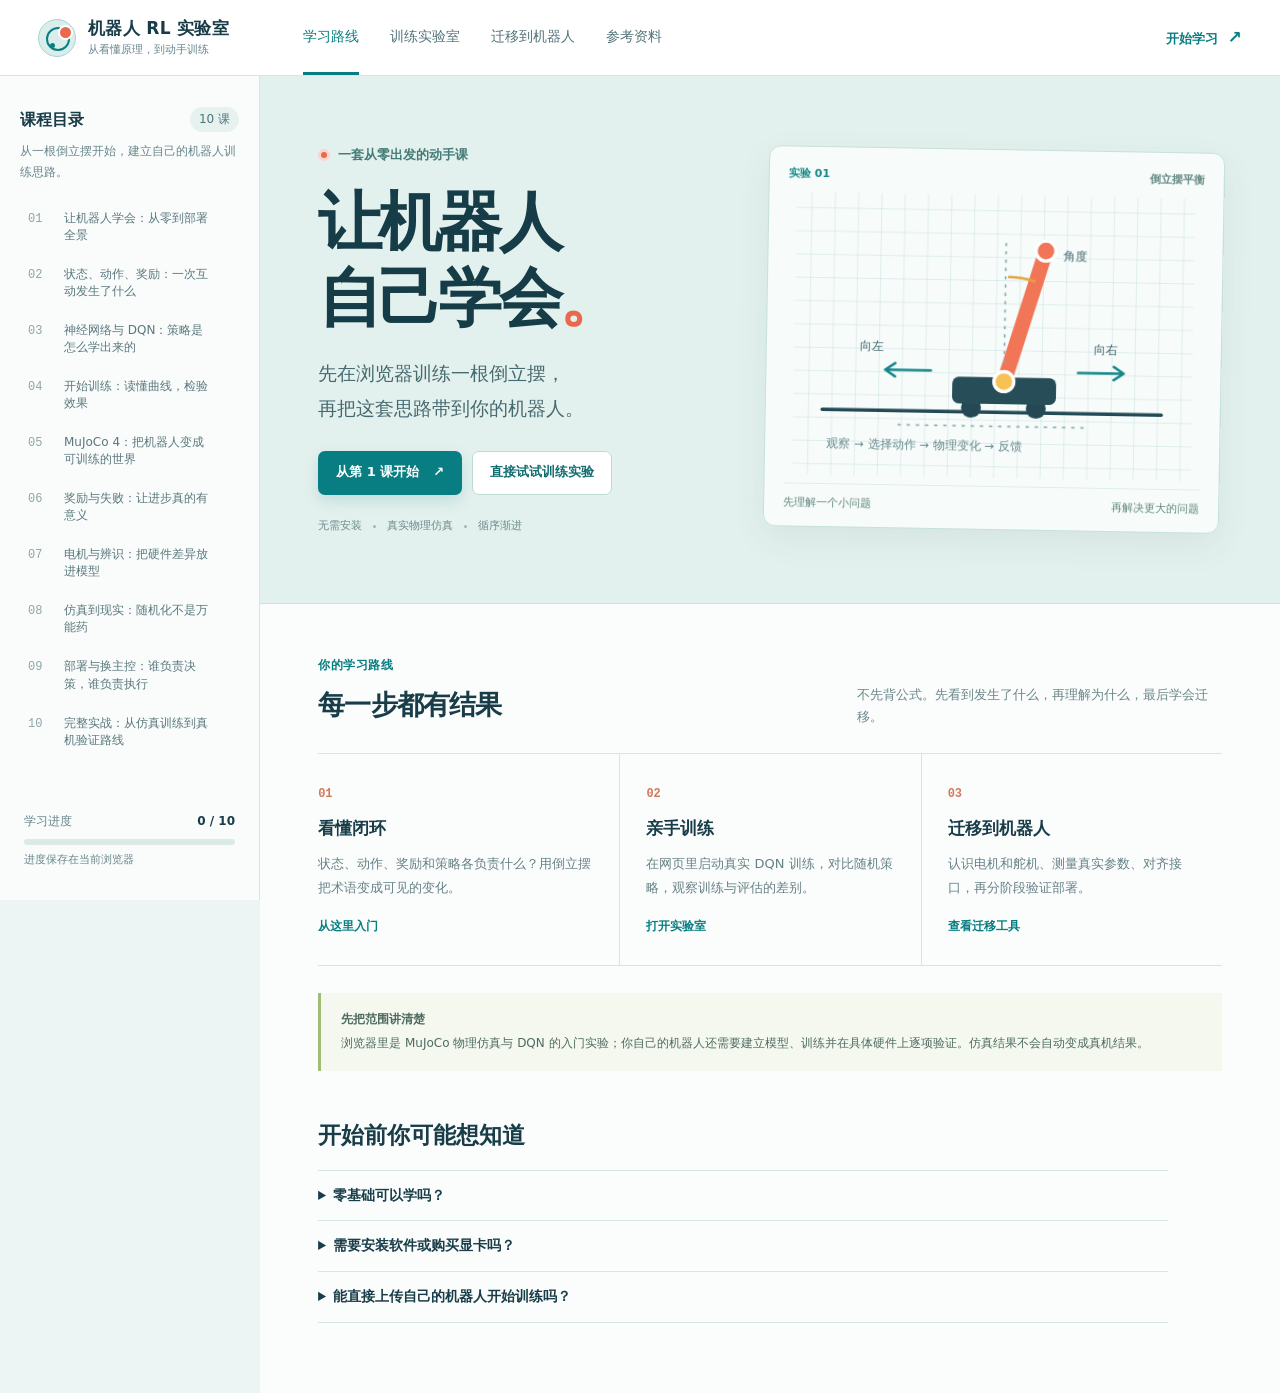
==== index.html @ e93e5dc7 "Build robot reinforcement learning course" ====
<!doctype html>
<html lang="zh-CN">
<head>
  <meta charset="utf-8">
  <meta name="viewport" content="width=device-width, initial-scale=1">
  <meta name="description" content="从浏览器中的真实训练实验出发，循序渐进理解深度强化学习与机器人训练部署。">
  <title>机器人 RL 实验室｜从零训练到真实机器人</title>
  <link rel="icon" href="assets/favicon.svg" type="image/svg+xml">
  <link rel="stylesheet" href="assets/site.css?v=20261116-3">
  <script defer src="assets/site.js?v=20261116-3"></script>
</head>
<body>
  <header class="topbar">
    <a class="identity" href="#start" aria-label="机器人 RL 实验室，回到首页">
      <span class="identity-mark" aria-hidden="true"><i></i></span>
      <span><strong>机器人 RL 实验室</strong><small>从看懂原理，到动手训练</small></span>
    </a>
    <nav class="topnav" aria-label="主要导航">
      <a href="#start" data-top="start">学习路线</a>
      <a href="#lab" data-top="lab">训练实验室</a>
      <a href="#robot" data-top="robot">迁移到机器人</a>
      <a href="#resources" data-top="resources">参考资料</a>
    </nav>
    <a class="top-action" href="#lesson/01">开始学习 <span aria-hidden="true">↗</span></a>
  </header>

  <div class="shell">
    <aside class="sidebar" aria-label="课程目录">
      <div class="side-heading"><span>课程目录</span><span class="side-count">10 课</span></div>
      <div class="side-intro">从一根倒立摆开始，建立自己的机器人训练思路。</div>
      <nav id="lesson-nav" class="lesson-nav" aria-label="选择课程"><p class="muted">正在载入课程…</p></nav>
      <div class="side-progress">
        <div><span>学习进度</span><b id="progress-label">0 / 10</b></div>
        <div class="progress-track"><span id="progress-fill"></span></div>
        <small>进度保存在当前浏览器</small>
      </div>
    </aside>

    <main id="main" tabindex="-1">
      <section id="view-start" class="view">
        <div class="hero">
          <div class="hero-copy">
            <div class="hero-kicker"><span class="dot"></span> 一套从零出发的动手课</div>
            <h1>让机器人<br>自己学会<span>。</span></h1>
            <p class="hero-lead">先在浏览器训练一根倒立摆，<br class="wide-only">再把这套思路带到你的机器人。</p>
            <div class="hero-actions"><a class="button primary" href="#lesson/01">从第 1 课开始 <span>↗</span></a><a class="button ghost" href="#lab">直接试试训练实验</a></div>
            <div class="hero-note"><span>无需安装</span><i></i><span>真实物理仿真</span><i></i><span>循序渐进</span></div>
          </div>
          <div class="hero-visual" aria-label="倒立摆的观察、决策与动作示意图">
            <div class="visual-meta"><span>实验 01</span><span>倒立摆平衡</span></div>
            <svg class="pendulum-art" viewBox="0 0 500 360" role="img" aria-label="小车上的倒立摆，策略观察后控制左右推力">
              <defs><pattern id="grid" width="28" height="28" patternUnits="userSpaceOnUse"><path d="M 28 0 L 0 0 0 28" fill="none" stroke="#bbd6d9" stroke-width="1"/></pattern></defs>
              <rect x="10" y="10" width="480" height="340" rx="12" fill="url(#grid)"/>
              <path d="M45 271H453" stroke="#234b55" stroke-width="4" stroke-linecap="round"/>
              <path d="M136 288H362" stroke="#8aaeb1" stroke-width="2" stroke-dasharray="4 7"/>
              <circle cx="224" cy="266" r="12" fill="#244954"/><circle cx="302" cy="266" r="12" fill="#244954"/>
              <rect x="201" y="229" width="125" height="32" rx="8" fill="#274d58"/>
              <path d="M263 235L311 76" stroke="#f17557" stroke-width="18" stroke-linecap="round"/>
              <circle cx="263" cy="234" r="12" fill="#f6c255" stroke="#fff" stroke-width="4"/>
              <circle cx="311" cy="76" r="12" fill="#f17557" stroke="#fff" stroke-width="4"/>
              <path d="M263 211V61" stroke="#87acb1" stroke-width="2" stroke-dasharray="4 6"/>
              <path d="M266 108A110 110 0 0 1 299 113" fill="none" stroke="#e5a23b" stroke-width="3"/>
              <path d="M120 222h55m-55 0 12-8m-12 8 12 8M352 222h55m0 0-12-8m12 8-12 8" fill="none" stroke="#16878b" stroke-width="3" stroke-linecap="round" stroke-linejoin="round"/>
              <text x="89" y="198" fill="#41646b" font-size="15">向左</text><text x="370" y="198" fill="#41646b" font-size="15">向右</text>
              <text x="332" y="87" fill="#41646b" font-size="15">角度</text><text x="51" y="316" fill="#66878c" font-size="14">观察 → 选择动作 → 物理变化 → 反馈</text>
            </svg>
            <div class="visual-foot"><span>先理解一个小问题</span><span>再解决更大的问题</span></div>
          </div>
        </div>
        <div class="landing-body">
          <div class="intro-line"><div><span class="section-tag">你的学习路线</span><h2>每一步都有结果</h2></div><p>不先背公式。先看到发生了什么，再理解为什么，最后学会迁移。</p></div>
          <div class="steps">
            <article><span class="step-number">01</span><h3>看懂闭环</h3><p>状态、动作、奖励和策略各负责什么？用倒立摆把术语变成可见的变化。</p><a href="#lesson/01">从这里入门</a></article>
            <article><span class="step-number">02</span><h3>亲手训练</h3><p>在网页里启动真实 DQN 训练，对比随机策略，观察训练与评估的差别。</p><a href="#lab">打开实验室</a></article>
            <article><span class="step-number">03</span><h3>迁移到机器人</h3><p>认识电机和舵机、测量真实参数、对齐接口，再分阶段验证部署。</p><a href="#robot">查看迁移工具</a></article>
          </div>
          <div class="honest-note"><strong>先把范围讲清楚</strong><p>浏览器里是 MuJoCo 物理仿真与 DQN 的入门实验；你自己的机器人还需要建立模型、训练并在具体硬件上逐项验证。仿真结果不会自动变成真机结果。</p></div>
          <div class="faq"><h2>开始前你可能想知道</h2><details><summary>零基础可以学吗？</summary><p>可以从第 1 课按顺序开始。每课先说明要理解什么、为什么学，以及完成后的具体结果；不需要先会写强化学习代码。</p></details><details><summary>需要安装软件或购买显卡吗？</summary><p>两个网页实验在浏览器中运行，不需要账号或 GPU；首次打开需联网加载网站和物理引擎文件。进阶 Python 工程需要安装依赖，也可下载云端笔记本使用支持 Python 的环境。</p></details><details><summary>能直接上传自己的机器人开始训练吗？</summary><p>本网站的浏览器训练器目前是固定的倒立摆教学环境，不支持上传任意机器人模型。课程提供单关节仿真工程、接口表和迁移步骤，实际机器人需要依据其模型、驱动与传感器适配并重新验证。</p></details></div>
        </div>
      </section>

      <section id="view-lesson" class="view hidden" aria-live="polite"><div id="lesson-content"></div></section>

      <section id="view-lab" class="view hidden">
        <div class="page-head"><div><span class="section-tag">动手实验</span><h1>让倒立摆学会平衡</h1><p>浏览器直接运行 MuJoCo 物理引擎和 DQN。先试随机策略，再开始训练，最后比较多次评估。</p></div><a class="text-link" href="engine/index.html" target="_blank" rel="noopener">在新窗口打开实验室 ↗</a></div>
        <div class="lab-flow"><span><b>1</b> 看随机表现</span><span><b>2</b> 开始训练</span><span><b>3</b> 独立评估</span></div>
        <div class="lab-frame-wrap"><iframe id="lab-frame" title="MuJoCo 浏览器训练实验室" loading="lazy" allow="fullscreen"></iframe></div>
        <div class="honest-note"><strong>如何读结果</strong><p>这里的分数来自当前设备上的实际仿真。训练会波动，不保证每次都会成功；更高分数也不代表任何真实机器人已经通过测试。</p></div>
      </section>

      <section id="view-robot" class="view hidden">
        <div class="page-head"><div><span class="section-tag">从仿真到真实</span><h1>给你的机器人建立一份接口表</h1><p>训练之前，先弄清策略能看到什么、控制什么，以及真实硬件能否提供同样的数据。填写后可生成交给 AI 的项目说明。</p></div></div>
        <div class="robot-layout">
          <div>
            <div class="process-line"><div><b>1</b><span>定义任务</span></div><div><b>2</b><span>测量硬件</span></div><div><b>3</b><span>建立仿真</span></div><div><b>4</b><span>训练与评估</span></div><div><b>5</b><span>分阶段部署</span></div></div>
            <div class="form-card"><h2>机器人基本信息</h2><p class="muted">不确定的部分先写“待测”。内容只保存在本机浏览器。</p>
              <form id="robot-form">
                <div class="field-grid"><label>机器人与目标<textarea name="task" placeholder="例如：双轮机器人，原地站稳 10 秒"></textarea></label><label>关节与驱动<textarea name="actuators" placeholder="电机/舵机型号、关节数、减速比、控制模式"></textarea></label></div>
                <div class="field-grid"><label>可读取的观察量<textarea name="observations" placeholder="例如：关节角度 rad、角速度 rad/s、IMU；写出顺序与坐标系"></textarea></label><label>能发送的动作<textarea name="actions" placeholder="例如：每个关节目标角度 rad；范围、方向、发送频率"></textarea></label></div>
                <div class="field-grid"><label>主控与通信<textarea name="controller" placeholder="主控型号、系统、通信协议、预计控制周期和延迟"></textarea></label><label>限制与待测参数<textarea name="limits" placeholder="角度/速度/电流限制、急停方式、摩擦、延迟等"></textarea></label></div>
                <div class="form-actions"><button class="button primary" type="submit">生成 AI 任务说明</button><button class="button secondary" id="save-contract" type="button">下载接口表</button></div>
              </form>
            </div>
            <div class="form-card" id="prompt-card"><div class="card-header"><h2>可复制的 AI 任务说明</h2><button class="small-button" id="copy-prompt" type="button">复制</button></div><textarea id="prompt-output" readonly aria-label="生成的 AI 任务说明">填写上方信息后点击“生成 AI 任务说明”。</textarea><p class="muted">请先检查 AI 生成内容中的单位、顺序、限位和未知参数；逐阶段验证，不直接让未知代码控制实机运动。</p><a class="text-link" href="#resources">下载实战手册、接口表与辨识记录表 ↗</a></div>
          </div>
          <aside class="robot-notes"><h3>先确认这四件事</h3><ol><li><b>观察一致</b><span>仿真里的输入，真机能否按相同顺序、单位和频率拿到？</span></li><li><b>动作一致</b><span>网络输出是目标位置、速度还是力矩？底层控制器如何执行？</span></li><li><b>参数有依据</b><span>质量、摩擦、延迟和限幅先测量或记录范围，不凭空填写。</span></li><li><b>保护独立</b><span>超时、急停、限位和失联处理由策略之外的层执行。</span></li></ol><a class="text-link" href="#lesson/07">从第 7 课开始了解 ↗</a></aside>
        </div>
      </section>

      <section id="view-resources" class="view hidden">
        <div class="page-head"><div><span class="section-tag">延伸学习</span><h1>把工具和来源留给你</h1><p>先完成课程，再按自己的机器人选择下一步。外部工具可能要求联网或安装。</p></div></div>
        <div class="resource-list">
          <a href="content/glossary.html" target="_blank" rel="noopener"><span class="resource-icon">↗</span><div><strong>关键概念速查</strong><p>状态、动作、DQN、PPO、辨识和部署契约，用简单话快速回顾。</p></div><span>课程资料</span></a>
          <a href="https://live.mujoco.org/" target="_blank" rel="noopener"><span class="resource-icon">↗</span><div><strong>MuJoCo Live</strong><p>官方浏览器模型查看器；可查看模型，不等同于完整的强化学习训练器。</p></div><span>官方工具</span></a>
          <a href="https://mujoco.readthedocs.io/" target="_blank" rel="noopener"><span class="resource-icon">↗</span><div><strong>MuJoCo 文档</strong><p>查阅模型、执行器、仿真和物理计算的官方说明。</p></div><span>官方文档</span></a>
          <a href="https://gymnasium.farama.org/" target="_blank" rel="noopener"><span class="resource-icon">↗</span><div><strong>Gymnasium</strong><p>理解环境的 reset、step、观察、奖励与结束条件。</p></div><span>官方文档</span></a>
          <a href="https://stable-baselines3.readthedocs.io/en/master/modules/ppo.html" target="_blank" rel="noopener"><span class="resource-icon">↗</span><div><strong>Stable-Baselines3 PPO</strong><p>进阶了解常用于连续动作的强化学习算法和接口。</p></div><span>官方文档</span></a>
        </div>
        <div class="form-card"><h2>进阶实践：训练连续动作策略</h2><p>课程附带可复现的 Python MuJoCo + PPO 连续动作训练项目：从训练、独立评估，到导出并检查 ONNX。它是仿真例子，并不是已经部署到任意机器人。</p><div class="form-actions"><a class="button secondary" href="project/guide.html" target="_blank">阅读跟练说明</a><a class="button secondary" href="project/robot-rl-ppo.zip" download>下载实战代码</a><a class="button secondary" href="https://colab.research.google.com/github/cdh66666/robot-rl-academy/blob/main/project/robot_rl_ppo.ipynb" target="_blank" rel="noopener">在 Colab 打开</a><a class="button secondary" href="project/robot_rl_ppo.ipynb" download>下载笔记本</a></div><p class="muted" style="margin-top:14px">Colab 需要联网，可能需要 Google 登录。核对制作时的原始记录：<a class="text-link" href="project/sample/evaluation.json" target="_blank">仿真评估</a> · <a class="text-link" href="project/sample/policy.verification.json" target="_blank">ONNX 对照</a></p></div>
        <div class="form-card"><h2>单关节机器人：训练到离线推理</h2><p>从自定义 MuJoCo 关节开始，让 PPO 跟随目标角度，对照简单控制基线，并检查策略在导出前后的输入、输出和位置参考。仅使用简化仿真模型。</p><div class="form-actions"><a class="button secondary" href="project/joint/guide.html" target="_blank">阅读单关节跟练</a><a class="button secondary" href="project/robot-joint-ppo.zip" download>下载单关节工程</a><a class="button secondary" href="https://colab.research.google.com/github/cdh66666/robot-rl-academy/blob/main/project/joint/joint_ppo.ipynb" target="_blank" rel="noopener">在 Colab 打开</a><a class="button secondary" href="project/joint/joint_ppo.ipynb" download>下载笔记本</a><a class="button secondary" href="project/joint/artifacts/tracking_comparison.png" target="_blank">看一次仿真对照</a></div></div>
        <div class="form-card"><h2>系统辨识：先用合成数据练习</h2><p>观察目标与响应的曲线，只用前半段拟合，再用留出数据检验模型。示例数据由程序生成，不是实际电机测量。</p><div class="form-actions"><a class="button primary" href="content/identification_demo/browser.html" target="_blank">打开网页辨识实验</a><a class="button secondary" href="content/identification_demo/guide.html" target="_blank">阅读辨识练习</a><a class="button secondary" href="content/identification_demo.zip" download>下载练习和示例数据</a></div></div>
        <div class="form-card"><h2>真实机器人实战工具</h2><p>把自己的硬件和任务填进去：接口契约、辨识记录、分阶段验证与可复制的 AI 提示词都在这里。</p><div class="form-actions"><a class="button secondary" href="content/guide.html" target="_blank">阅读实战工作手册</a><a class="button secondary" href="content/真实机器人实战工作手册.md" download>下载手册</a><a class="button secondary" href="content/接口契约模板.csv" download>下载接口契约表</a><a class="button secondary" href="content/辨识记录模板.csv" download>下载辨识记录表</a><a class="button secondary" href="content/CSV字段中文说明.md" download>下载字段中文说明</a></div></div>
        <div class="form-card"><h2>课程来源与素材说明</h2><p>课程资料、第三方素材许可、合成旁白及视频制作边界均有记录，方便核对和发布时署名。</p><div class="form-actions"><a class="button secondary" href="content/课程内容核验记录.md" download>下载课程核验记录</a><a class="button secondary" href="video/output/credits.md" download>下载视频素材与授权说明</a></div></div>
      </section>
    </main>
  </div>
  <footer class="mobile-footer"><a href="#start">路线</a><a href="#lab">实验室</a><a href="#robot">机器人</a></footer>
</body>
</html>
---- assets/site.css ----
:root{color-scheme:light;--ink:#183d49;--ink-2:#365b65;--muted:#68858c;--paper:#fbfdfc;--canvas:#edf5f4;--line:#d5e5e3;--teal:#087e82;--teal-soft:#d9eeeb;--coral:#e9694e;--gold:#f3c65d;--shadow:0 12px 35px rgba(26,72,77,.07);font-family:"Microsoft YaHei UI","PingFang SC","Noto Sans SC",system-ui,sans-serif}
*{box-sizing:border-box}html{scroll-behavior:smooth}body{margin:0;background:var(--canvas);color:var(--ink);font-size:15px;line-height:1.7}a{color:inherit;text-decoration:none}button,textarea{font:inherit}button{cursor:pointer}button:focus-visible,a:focus-visible,textarea:focus-visible{outline:3px solid #e5924b;outline-offset:3px}.hidden{display:none!important}.muted{color:var(--muted)}.topbar{height:76px;background:#fff;display:flex;align-items:center;gap:40px;padding:0 38px;border-bottom:1px solid var(--line);position:sticky;top:0;z-index:5}.identity{display:flex;gap:12px;align-items:center;min-width:225px;line-height:1.25}.identity strong{display:block;font-size:17px;letter-spacing:.02em}.identity small{display:block;font-size:11px;color:var(--muted);margin-top:4px}.identity-mark{width:38px;height:38px;border-radius:50%;background:#d9eeea;border:1px solid #a8d4ce;position:relative}.identity-mark:before{content:"";position:absolute;border:2px solid var(--teal);border-radius:50%;width:20px;height:20px;left:7px;top:7px}.identity-mark:after{content:"";position:absolute;width:11px;height:11px;border-radius:50%;background:var(--coral);left:19px;top:5px;border:2px solid #fff}.identity-mark i{position:absolute;width:5px;height:5px;background:var(--teal);border-radius:50%;left:11px;top:23px}.topnav{display:flex;align-items:center;gap:31px;flex:1;color:#53737a;font-size:14px}.topnav a{padding:25px 0 23px;border-bottom:3px solid transparent}.topnav a.active,.topnav a:hover{color:var(--teal);border-color:var(--teal)}.top-action{font-size:13px;font-weight:700;color:var(--teal);white-space:nowrap}.top-action span{font-size:17px;margin-left:5px}.shell{display:grid;grid-template-columns:260px minmax(0,1fr);min-height:calc(100vh - 76px)}.sidebar{background:#f9fcfb;border-right:1px solid var(--line);padding:30px 20px;position:sticky;top:76px;height:calc(100vh - 76px);overflow-y:auto;display:flex;flex-direction:column}.side-heading{display:flex;justify-content:space-between;align-items:center;font-weight:800;font-size:16px}.side-count{font-weight:500;font-size:12px;background:#e7f2ef;color:#4c7778;padding:2px 9px;border-radius:20px}.side-intro{font-size:12px;line-height:1.7;color:var(--muted);margin:8px 0 19px}.lesson-nav{display:flex;flex-direction:column;gap:4px}.lesson-link{display:grid;grid-template-columns:28px 1fr 14px;gap:8px;align-items:start;padding:9px 8px;border-radius:8px;color:#5a777d;line-height:1.42;font-size:12px;min-height:42px}.lesson-link .lesson-num{font-family:Consolas,monospace;font-size:12px;color:#8da5a6;margin-top:1px}.lesson-link .lesson-check{color:#1c9390;font-weight:700}.lesson-link:hover{background:#edf6f3;color:var(--ink)}.lesson-link.active{background:#dcefe9;color:#176f70;font-weight:700}.side-progress{margin-top:auto;padding:24px 4px 0;font-size:12px;color:var(--muted)}.side-progress>div:first-child{display:flex;justify-content:space-between}.side-progress b{color:var(--ink)}.side-progress small{font-size:11px}.progress-track{height:6px;border-radius:7px;background:#dceae7;overflow:hidden;margin:8px 0 4px}.progress-track span{display:block;background:#15938d;height:100%;width:0;transition:width .3s}main{min-width:0;outline:none}.view{max-width:1540px;margin:auto}.hero{display:grid;grid-template-columns:minmax(300px,.95fr) minmax(360px,1.05fr);gap:36px;align-items:center;min-height:512px;padding:56px 5.7%;background:#e3f1ee;border-bottom:1px solid #cfe3de}.hero-copy{padding:12px 0}.hero-kicker{display:flex;align-items:center;gap:8px;color:#437b77;font-weight:700;font-size:13px;margin-bottom:18px}.dot{display:inline-block;background:var(--coral);border:3px solid #f9d5ca;border-radius:50%;width:12px;height:12px}.hero h1{font-size:clamp(46px,5vw,76px);letter-spacing:-.06em;line-height:1.19;margin:0;font-weight:900;color:#153c47}.hero h1 span{color:var(--coral)}.hero-lead{font-size:clamp(16px,1.5vw,19px);line-height:1.8;color:#476a70;margin:20px 0 26px}.hero-actions{display:flex;gap:10px;flex-wrap:wrap}.button{min-height:44px;padding:10px 17px;border:1px solid transparent;border-radius:7px;display:inline-flex;align-items:center;justify-content:center;gap:14px;font-size:13px;font-weight:700;line-height:1.3}.button.primary{color:#fff;background:var(--teal);box-shadow:0 6px 15px rgba(8,126,130,.16)}.button.primary:hover{background:#076c70}.button.ghost,.button.secondary{color:#126d70;background:#fff;border-color:#bddbd5}.button.ghost:hover,.button.secondary:hover{background:#eff8f5}.hero-note{display:flex;gap:11px;align-items:center;color:#6b8b8a;font-size:11px;margin-top:22px}.hero-note i{width:3px;height:3px;border-radius:50%;background:#9eb9b6}.hero-visual{width:100%;max-width:555px;justify-self:end;background:#f7fcfa;border:1px solid #c6e0da;border-radius:12px;padding:18px 19px 13px;box-shadow:var(--shadow);transform:rotate(1deg)}.visual-meta,.visual-foot{display:flex;justify-content:space-between;font-size:11px;font-weight:700;color:#62867f}.visual-meta span:first-child{color:#168885}.pendulum-art{width:100%;display:block}.visual-foot{font-weight:400;border-top:1px solid #dfeeea;padding-top:10px}.landing-body{padding:48px 5.7% 70px;background:#fbfdfc}.intro-line{display:flex;justify-content:space-between;align-items:end;gap:35px}.intro-line h2{font-size:27px;margin:4px 0 0;letter-spacing:-.03em}.section-tag{color:var(--teal);font-size:12px;font-weight:800;letter-spacing:.04em}.intro-line p{max-width:365px;margin:0;color:#6b8689;font-size:13px}.steps{display:grid;grid-template-columns:repeat(3,1fr);margin-top:25px;border-top:1px solid var(--line);border-bottom:1px solid var(--line)}.steps article{padding:26px 25px 26px 0}.steps article+article{border-left:1px solid var(--line);padding-left:26px}.step-number{font-family:Consolas,monospace;color:#d27a5e;font-weight:bold;font-size:12px}.steps h3{font-size:17px;margin:9px 0}.steps p{font-size:13px;color:#668186;margin:0 0 14px;line-height:1.8;max-width:280px}.steps a,.text-link{font-size:12px;color:var(--teal);font-weight:800}.honest-note{background:#f4f8ef;border-left:3px solid #a0bd76;padding:16px 20px;margin-top:27px;color:#4e6b60;font-size:12px}.honest-note p{margin:4px 0 0;line-height:1.8}.page-head{padding:54px 5.7% 26px;display:flex;justify-content:space-between;gap:30px;align-items:end}.page-head h1{font-size:clamp(28px,3.3vw,42px);line-height:1.3;letter-spacing:-.04em;margin:8px 0 10px}.page-head p{font-size:15px;max-width:780px;margin:0;color:#628086}.page-head>.text-link{white-space:nowrap;margin-bottom:7px}.lab-flow{margin:0 5.7% 15px;display:flex;flex-wrap:wrap;gap:12px 26px;color:#5c7c7e;font-size:12px}.lab-flow b{background:#d1e9e3;color:#087b79;border-radius:50%;width:23px;height:23px;display:inline-flex;align-items:center;justify-content:center;margin-right:6px}.lab-frame-wrap{margin:0 5.7%;background:#fff;border:1px solid var(--line);border-radius:11px;overflow:hidden;box-shadow:var(--shadow);min-height:780px}.lab-frame-wrap iframe{width:100%;height:1100px;min-height:780px;display:block;border:0}.view>.honest-note{margin:20px 5.7% 60px}.lesson-body{padding:0 5.7% 70px}.lesson-crumb{font-size:12px;color:#6a8b8b;margin-bottom:13px}.lesson-head{padding:43px 5.7% 22px}.lesson-head h1{font-size:clamp(28px,3.2vw,42px);line-height:1.3;letter-spacing:-.04em;margin:6px 0 12px}.lesson-head .why{font-size:15px;color:#678589;max-width:760px;margin:0}.lesson-meta{display:flex;gap:12px;align-items:center;margin-top:18px;font-size:12px;color:#688789}.pill{padding:4px 10px;background:#e0f0eb;color:#247c77;border-radius:20px;font-weight:700}.outcome{display:grid;grid-template-columns:1fr 1fr;gap:1px;border:1px solid var(--line);border-radius:10px;overflow:hidden;margin:4px 0 22px;background:var(--line)}.outcome>div{background:#fff;padding:19px 22px}.outcome h2{font-size:12px;color:#668b88;margin:0 0 5px}.outcome p{font-size:14px;line-height:1.75;margin:0;font-weight:700;color:#264f59}.lesson-grid{display:grid;grid-template-columns:minmax(0,1.1fr) minmax(260px,.65fr);gap:22px;align-items:start}.lesson-text,.lesson-support{display:grid;gap:14px}.content-card,.form-card{background:#fff;border:1px solid var(--line);border-radius:10px;padding:25px;box-shadow:0 8px 25px rgba(30,80,80,.035)}.content-card h2,.form-card h2{font-size:18px;line-height:1.4;margin:0 0 12px}.content-card h3{font-size:15px;line-height:1.5;margin:23px 0 6px}.content-card h3:first-of-type{margin-top:0}.content-card p{font-size:14px;color:#4c6b70;line-height:1.9;margin:0}.content-card p+p{margin-top:10px}.card-label{font-size:11px;color:var(--teal);font-weight:800;margin:0 0 13px}.practice-list{margin:0;padding-left:20px;font-size:13px;color:#4c6b70}.practice-list li{padding-left:3px;margin:0 0 11px}.practice-list li:last-child{margin-bottom:0}.content-card details{font-size:13px;border-top:1px solid #e2eeeb;padding:12px 0;color:#507177}.content-card details:last-child{padding-bottom:0}.content-card summary{cursor:pointer;color:#274e57;font-weight:700}.content-card details p{margin-top:9px;font-size:13px}.video-shell{border-radius:8px;overflow:hidden;background:#183d49;min-height:150px;display:flex;align-items:center;justify-content:center;color:#c9e3df}.video-shell video{display:block;width:100%;max-height:420px;background:#122d37}.video-placeholder{text-align:center;padding:24px;font-size:13px}.video-placeholder strong{display:block;font-size:15px;color:#fff}.video-caption{font-size:11px;color:#739093;margin-top:9px}.source-list{margin:0;padding:0;list-style:none}.source-list li{margin:8px 0;font-size:12px}.source-list a{color:#147c7c;text-decoration:underline;text-underline-offset:3px}.lesson-actions{margin-top:22px;display:flex;flex-wrap:wrap;gap:10px;align-items:center}.lesson-actions .next{margin-left:auto}.robot-layout{padding:0 5.7% 70px;display:grid;grid-template-columns:minmax(0,1fr) 270px;gap:25px;align-items:start}.process-line{display:flex;justify-content:space-between;gap:8px;margin:5px 0 22px;flex-wrap:wrap}.process-line div{font-size:12px;color:#5f7d80;display:flex;align-items:center;gap:6px}.process-line b{display:flex;align-items:center;justify-content:center;width:24px;height:24px;border-radius:50%;background:#d6ebe5;color:var(--teal)}.form-card{margin-bottom:16px}.form-card>p{font-size:13px;margin:0 0 16px}.field-grid{display:grid;grid-template-columns:1fr 1fr;gap:16px;margin:18px 0}.field-grid label{font-size:12px;font-weight:700;color:#4d7075}.field-grid textarea,#prompt-output{width:100%;resize:vertical;border:1px solid #c9dfda;border-radius:7px;margin-top:7px;padding:10px 12px;min-height:90px;color:var(--ink);font-size:13px;line-height:1.65;background:#fbfefd}.field-grid textarea::placeholder{color:#9aafad}.form-actions{display:flex;gap:10px;flex-wrap:wrap}.card-header{display:flex;align-items:center;justify-content:space-between;gap:10px}.small-button{border:1px solid #c9dfda;color:var(--teal);font-size:12px;background:#f5fbf8;padding:5px 12px;border-radius:6px}.small-button:hover{background:#e8f5ef}#prompt-output{min-height:260px;background:#f7fbf9}.robot-notes{position:sticky;top:100px;background:#dcefeb;border-radius:10px;padding:23px}.robot-notes h3{font-size:15px;margin:0 0 15px}.robot-notes ol{list-style:none;padding:0;margin:0}.robot-notes li{padding:11px 0;border-top:1px solid #c8dfd9;font-size:12px}.robot-notes li b,.robot-notes li span{display:block}.robot-notes li span{margin-top:4px;color:#5b7e7e;line-height:1.7}.resource-list{margin:0 5.7% 22px;border-top:1px solid var(--line)}.resource-list>a{display:grid;grid-template-columns:42px 1fr auto;gap:15px;align-items:center;border-bottom:1px solid var(--line);padding:20px 0}.resource-list>a:hover strong{color:var(--teal)}.resource-icon{width:36px;height:36px;border-radius:50%;display:grid;place-items:center;background:#d8eee9;color:var(--teal);font-size:18px}.resource-list strong{font-size:15px}.resource-list p{font-size:12px;color:#738e90;margin:3px 0 0}.resource-list>a>span:last-child{font-size:11px;color:#789291}.view> .form-card{margin:0 5.7% 70px}.mobile-footer{display:none}
@media(max-width:1180px){.topbar{gap:18px;padding:0 24px}.identity{min-width:195px}.topnav{gap:18px}.shell{grid-template-columns:225px minmax(0,1fr)}.sidebar{padding:25px 14px}.hero{grid-template-columns:1fr 1fr;gap:22px}.hero h1{font-size:52px}.lesson-grid{grid-template-columns:1fr}.lesson-support{grid-template-columns:1fr 1fr}.lesson-support .video-card{grid-column:1/-1}}
@media(max-width:800px){.topbar{height:64px;padding:0 18px}.identity{min-width:0}.identity strong{font-size:15px}.identity small{font-size:10px}.identity-mark{width:34px;height:34px}.identity-mark:before{left:5px;top:5px}.identity-mark:after{left:17px;top:3px}.identity-mark i{left:9px;top:21px}.topnav{display:none}.top-action{margin-left:auto}.shell{display:block;min-height:calc(100vh - 64px)}.sidebar{position:static;height:auto;border-right:0;border-bottom:1px solid var(--line);padding:12px 18px}.side-heading{font-size:13px}.side-intro,.side-progress{display:none}.lesson-nav{display:flex;flex-direction:row;overflow:auto;margin-top:8px;gap:6px}.lesson-link{min-width:190px;max-width:220px;grid-template-columns:24px 1fr 12px;min-height:40px}.hero{padding:40px 6%;grid-template-columns:1fr;gap:30px}.hero h1{font-size:49px}.hero-visual{justify-self:center;max-width:500px;transform:none}.landing-body{padding:36px 6% 80px}.intro-line{display:block}.intro-line p{margin-top:10px}.steps{grid-template-columns:1fr}.steps article,.steps article+article{padding:18px 0;border-left:0}.steps article+article{border-top:1px solid var(--line)}.steps p{max-width:none}.page-head{padding:35px 6% 20px;display:block}.page-head>.text-link{display:inline-block;margin-top:14px}.lab-flow{margin-left:6%;margin-right:6%}.lab-frame-wrap{margin:0 3%;min-height:800px}.lab-frame-wrap iframe{height:1550px}.view>.honest-note{margin-left:6%;margin-right:6%}.lesson-head{padding:30px 6% 20px}.lesson-body{padding:0 6% 75px}.outcome{grid-template-columns:1fr}.lesson-support{grid-template-columns:1fr}.lesson-support .video-card{grid-column:auto}.robot-layout{padding:0 6% 75px;grid-template-columns:1fr}.robot-notes{position:static}.field-grid{grid-template-columns:1fr;gap:10px}.resource-list{margin-left:6%;margin-right:6%}.mobile-footer{display:flex;position:fixed;bottom:0;left:0;right:0;z-index:5;background:#fff;border-top:1px solid var(--line);justify-content:space-around;padding:8px 0;font-size:12px;font-weight:700;color:#4d7776}.wide-only{display:none}}
@media(prefers-reduced-motion:reduce){*{scroll-behavior:auto!important;transition:none!important}}
.faq{margin-top:45px;max-width:850px}.faq h2{font-size:23px;margin:0 0 15px}.faq details{border-top:1px solid var(--line);padding:13px 0}.faq details:last-child{border-bottom:1px solid var(--line)}.faq summary{cursor:pointer;font-weight:700;font-size:14px}.faq p{font-size:13px;color:#628086;line-height:1.85;margin:10px 0 2px}
.lesson-video{margin-bottom:18px}.lesson-video .video-shell{aspect-ratio:16/9}.lesson-video .video-shell video{max-height:none;height:100%;object-fit:contain}
@media(max-width:1180px){.lesson-support{grid-template-columns:1fr}}
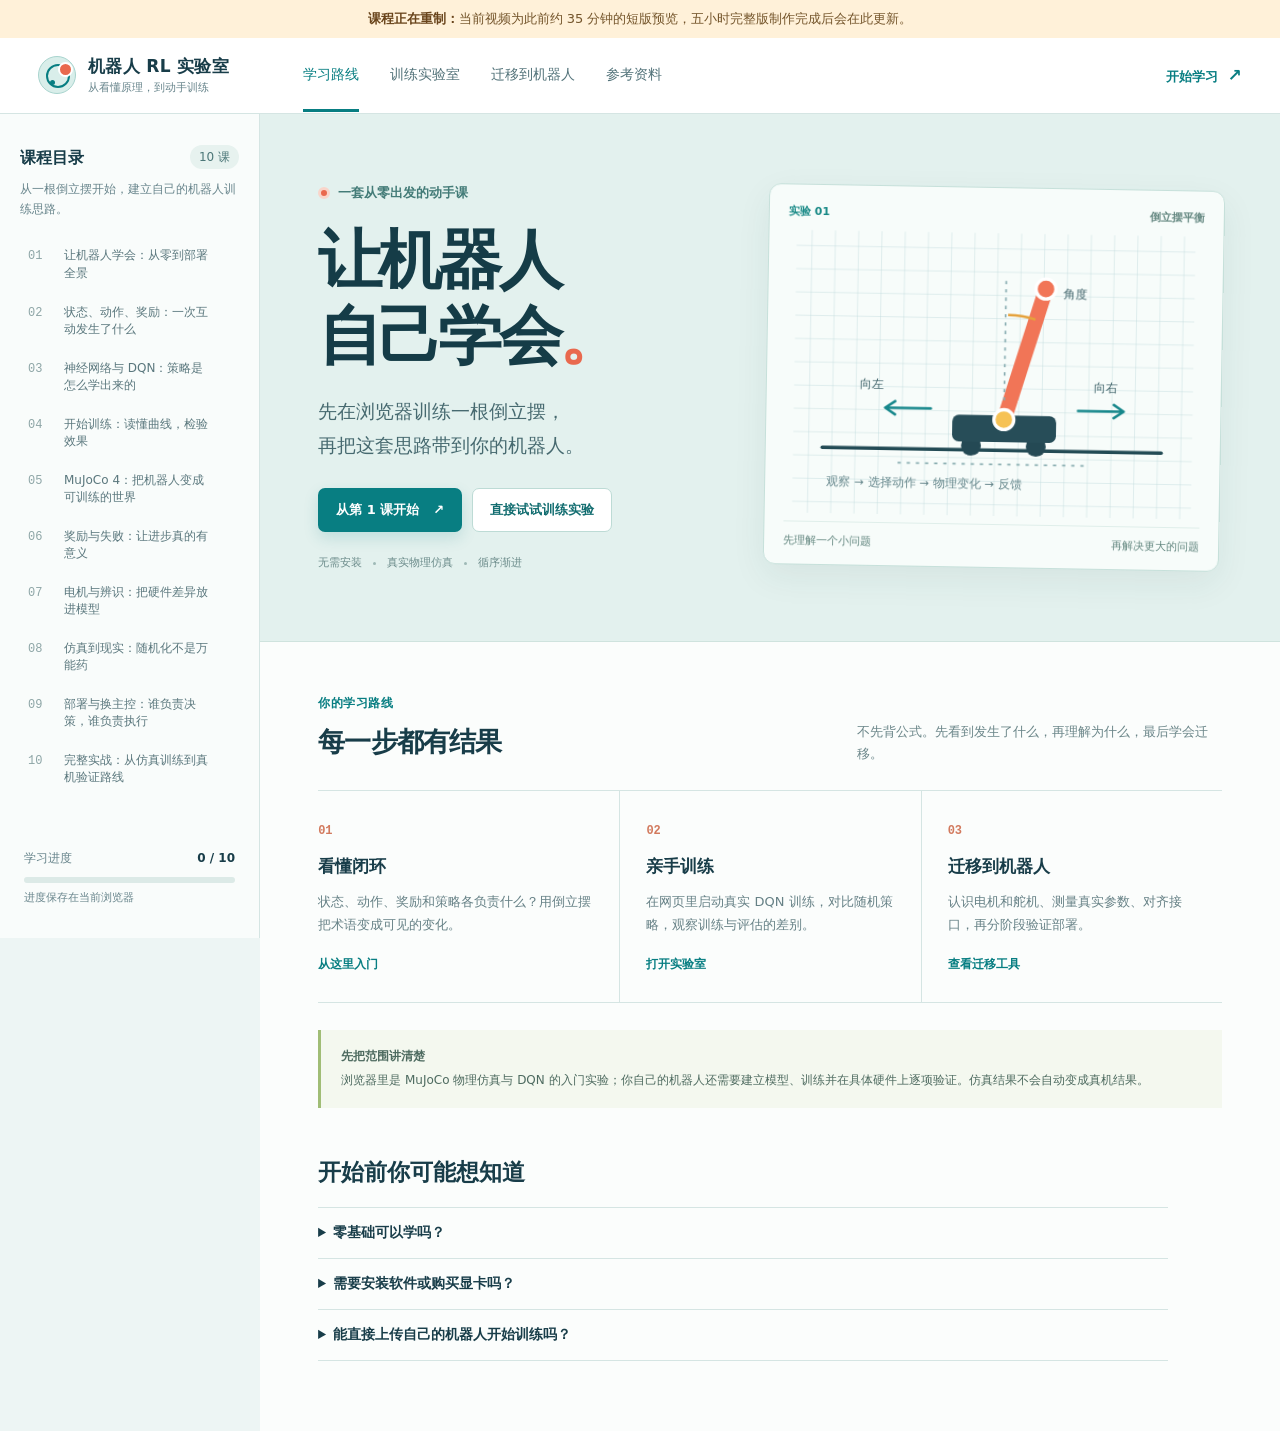
==== commit 60bda69e: "Mark short course as preview during rebuild" ====
--- a/index.html
+++ b/index.html
@@ -6,10 +6,11 @@
   <meta name="description" content="从浏览器中的真实训练实验出发，循序渐进理解深度强化学习与机器人训练部署。">
   <title>机器人 RL 实验室｜从零训练到真实机器人</title>
   <link rel="icon" href="assets/favicon.svg" type="image/svg+xml">
-  <link rel="stylesheet" href="assets/site.css?v=20261116-3">
+  <link rel="stylesheet" href="assets/site.css?v=20261116-4">
   <script defer src="assets/site.js?v=20261116-3"></script>
 </head>
 <body>
+  <div class="rebuild-notice" role="status"><strong>课程正在重制：</strong>当前视频为此前约 35 分钟的短版预览，五小时完整版制作完成后会在此更新。</div>
   <header class="topbar">
     <a class="identity" href="#start" aria-label="机器人 RL 实验室，回到首页">
       <span class="identity-mark" aria-hidden="true"><i></i></span>
--- a/assets/site.css
+++ b/assets/site.css
@@ -6,3 +6,4 @@
 .faq{margin-top:45px;max-width:850px}.faq h2{font-size:23px;margin:0 0 15px}.faq details{border-top:1px solid var(--line);padding:13px 0}.faq details:last-child{border-bottom:1px solid var(--line)}.faq summary{cursor:pointer;font-weight:700;font-size:14px}.faq p{font-size:13px;color:#628086;line-height:1.85;margin:10px 0 2px}
 .lesson-video{margin-bottom:18px}.lesson-video .video-shell{aspect-ratio:16/9}.lesson-video .video-shell video{max-height:none;height:100%;object-fit:contain}
 @media(max-width:1180px){.lesson-support{grid-template-columns:1fr}}
+.rebuild-notice{background:#fff1d9;color:#74552b;padding:9px 24px;text-align:center;font-size:13px;line-height:1.5}.rebuild-notice strong{color:#69441b}
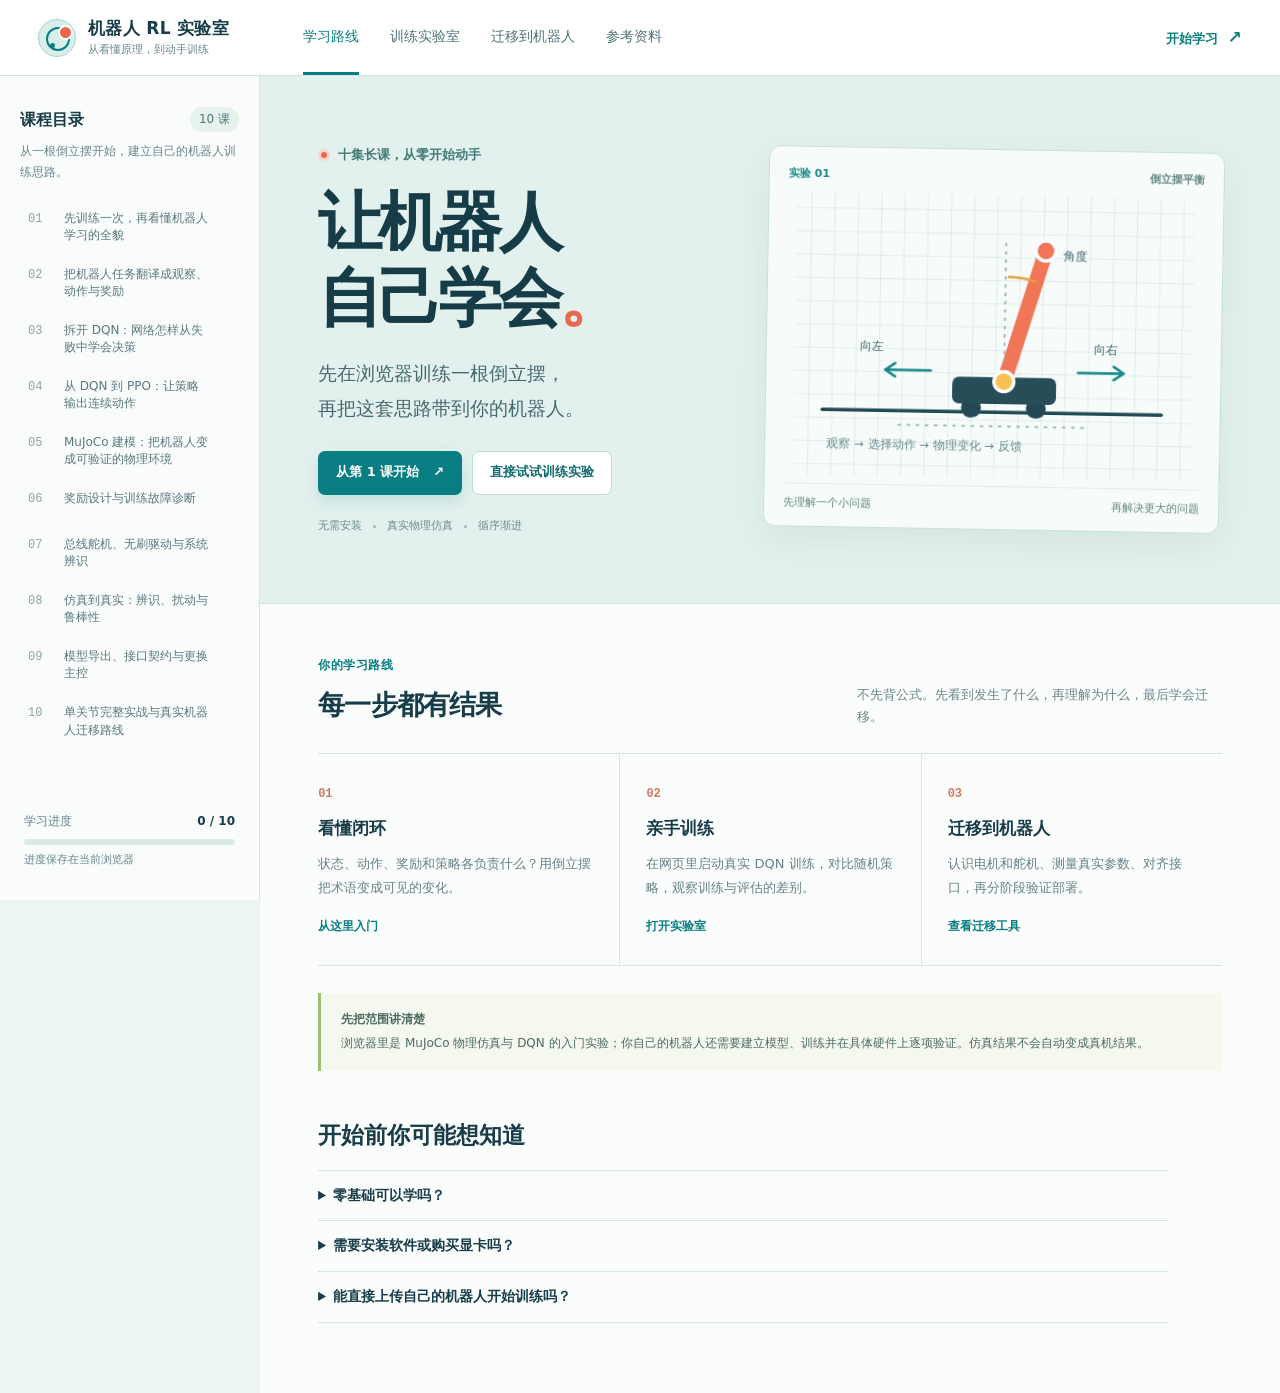
==== commit 986138a2: "Publish ten-episode robotics reinforcement learning course" ====
--- a/index.html
+++ b/index.html
@@ -1,130 +1,141 @@
-<!doctype html>
-<html lang="zh-CN">
-<head>
-  <meta charset="utf-8">
-  <meta name="viewport" content="width=device-width, initial-scale=1">
-  <meta name="description" content="从浏览器中的真实训练实验出发，循序渐进理解深度强化学习与机器人训练部署。">
-  <title>机器人 RL 实验室｜从零训练到真实机器人</title>
-  <link rel="icon" href="assets/favicon.svg" type="image/svg+xml">
-  <link rel="stylesheet" href="assets/site.css?v=20261116-4">
-  <script defer src="assets/site.js?v=20261116-3"></script>
-</head>
-<body>
-  <div class="rebuild-notice" role="status"><strong>课程正在重制：</strong>当前视频为此前约 35 分钟的短版预览，五小时完整版制作完成后会在此更新。</div>
-  <header class="topbar">
-    <a class="identity" href="#start" aria-label="机器人 RL 实验室，回到首页">
-      <span class="identity-mark" aria-hidden="true"><i></i></span>
-      <span><strong>机器人 RL 实验室</strong><small>从看懂原理，到动手训练</small></span>
-    </a>
-    <nav class="topnav" aria-label="主要导航">
-      <a href="#start" data-top="start">学习路线</a>
-      <a href="#lab" data-top="lab">训练实验室</a>
-      <a href="#robot" data-top="robot">迁移到机器人</a>
-      <a href="#resources" data-top="resources">参考资料</a>
-    </nav>
-    <a class="top-action" href="#lesson/01">开始学习 <span aria-hidden="true">↗</span></a>
-  </header>
-
-  <div class="shell">
-    <aside class="sidebar" aria-label="课程目录">
-      <div class="side-heading"><span>课程目录</span><span class="side-count">10 课</span></div>
-      <div class="side-intro">从一根倒立摆开始，建立自己的机器人训练思路。</div>
-      <nav id="lesson-nav" class="lesson-nav" aria-label="选择课程"><p class="muted">正在载入课程…</p></nav>
-      <div class="side-progress">
-        <div><span>学习进度</span><b id="progress-label">0 / 10</b></div>
-        <div class="progress-track"><span id="progress-fill"></span></div>
-        <small>进度保存在当前浏览器</small>
-      </div>
-    </aside>
-
-    <main id="main" tabindex="-1">
-      <section id="view-start" class="view">
-        <div class="hero">
-          <div class="hero-copy">
-            <div class="hero-kicker"><span class="dot"></span> 一套从零出发的动手课</div>
-            <h1>让机器人<br>自己学会<span>。</span></h1>
-            <p class="hero-lead">先在浏览器训练一根倒立摆，<br class="wide-only">再把这套思路带到你的机器人。</p>
-            <div class="hero-actions"><a class="button primary" href="#lesson/01">从第 1 课开始 <span>↗</span></a><a class="button ghost" href="#lab">直接试试训练实验</a></div>
-            <div class="hero-note"><span>无需安装</span><i></i><span>真实物理仿真</span><i></i><span>循序渐进</span></div>
-          </div>
-          <div class="hero-visual" aria-label="倒立摆的观察、决策与动作示意图">
-            <div class="visual-meta"><span>实验 01</span><span>倒立摆平衡</span></div>
-            <svg class="pendulum-art" viewBox="0 0 500 360" role="img" aria-label="小车上的倒立摆，策略观察后控制左右推力">
-              <defs><pattern id="grid" width="28" height="28" patternUnits="userSpaceOnUse"><path d="M 28 0 L 0 0 0 28" fill="none" stroke="#bbd6d9" stroke-width="1"/></pattern></defs>
-              <rect x="10" y="10" width="480" height="340" rx="12" fill="url(#grid)"/>
-              <path d="M45 271H453" stroke="#234b55" stroke-width="4" stroke-linecap="round"/>
-              <path d="M136 288H362" stroke="#8aaeb1" stroke-width="2" stroke-dasharray="4 7"/>
-              <circle cx="224" cy="266" r="12" fill="#244954"/><circle cx="302" cy="266" r="12" fill="#244954"/>
-              <rect x="201" y="229" width="125" height="32" rx="8" fill="#274d58"/>
-              <path d="M263 235L311 76" stroke="#f17557" stroke-width="18" stroke-linecap="round"/>
-              <circle cx="263" cy="234" r="12" fill="#f6c255" stroke="#fff" stroke-width="4"/>
-              <circle cx="311" cy="76" r="12" fill="#f17557" stroke="#fff" stroke-width="4"/>
-              <path d="M263 211V61" stroke="#87acb1" stroke-width="2" stroke-dasharray="4 6"/>
-              <path d="M266 108A110 110 0 0 1 299 113" fill="none" stroke="#e5a23b" stroke-width="3"/>
-              <path d="M120 222h55m-55 0 12-8m-12 8 12 8M352 222h55m0 0-12-8m12 8-12 8" fill="none" stroke="#16878b" stroke-width="3" stroke-linecap="round" stroke-linejoin="round"/>
-              <text x="89" y="198" fill="#41646b" font-size="15">向左</text><text x="370" y="198" fill="#41646b" font-size="15">向右</text>
-              <text x="332" y="87" fill="#41646b" font-size="15">角度</text><text x="51" y="316" fill="#66878c" font-size="14">观察 → 选择动作 → 物理变化 → 反馈</text>
-            </svg>
-            <div class="visual-foot"><span>先理解一个小问题</span><span>再解决更大的问题</span></div>
-          </div>
-        </div>
-        <div class="landing-body">
-          <div class="intro-line"><div><span class="section-tag">你的学习路线</span><h2>每一步都有结果</h2></div><p>不先背公式。先看到发生了什么，再理解为什么，最后学会迁移。</p></div>
-          <div class="steps">
-            <article><span class="step-number">01</span><h3>看懂闭环</h3><p>状态、动作、奖励和策略各负责什么？用倒立摆把术语变成可见的变化。</p><a href="#lesson/01">从这里入门</a></article>
-            <article><span class="step-number">02</span><h3>亲手训练</h3><p>在网页里启动真实 DQN 训练，对比随机策略，观察训练与评估的差别。</p><a href="#lab">打开实验室</a></article>
-            <article><span class="step-number">03</span><h3>迁移到机器人</h3><p>认识电机和舵机、测量真实参数、对齐接口，再分阶段验证部署。</p><a href="#robot">查看迁移工具</a></article>
-          </div>
-          <div class="honest-note"><strong>先把范围讲清楚</strong><p>浏览器里是 MuJoCo 物理仿真与 DQN 的入门实验；你自己的机器人还需要建立模型、训练并在具体硬件上逐项验证。仿真结果不会自动变成真机结果。</p></div>
-          <div class="faq"><h2>开始前你可能想知道</h2><details><summary>零基础可以学吗？</summary><p>可以从第 1 课按顺序开始。每课先说明要理解什么、为什么学，以及完成后的具体结果；不需要先会写强化学习代码。</p></details><details><summary>需要安装软件或购买显卡吗？</summary><p>两个网页实验在浏览器中运行，不需要账号或 GPU；首次打开需联网加载网站和物理引擎文件。进阶 Python 工程需要安装依赖，也可下载云端笔记本使用支持 Python 的环境。</p></details><details><summary>能直接上传自己的机器人开始训练吗？</summary><p>本网站的浏览器训练器目前是固定的倒立摆教学环境，不支持上传任意机器人模型。课程提供单关节仿真工程、接口表和迁移步骤，实际机器人需要依据其模型、驱动与传感器适配并重新验证。</p></details></div>
-        </div>
-      </section>
-
-      <section id="view-lesson" class="view hidden" aria-live="polite"><div id="lesson-content"></div></section>
-
-      <section id="view-lab" class="view hidden">
-        <div class="page-head"><div><span class="section-tag">动手实验</span><h1>让倒立摆学会平衡</h1><p>浏览器直接运行 MuJoCo 物理引擎和 DQN。先试随机策略，再开始训练，最后比较多次评估。</p></div><a class="text-link" href="engine/index.html" target="_blank" rel="noopener">在新窗口打开实验室 ↗</a></div>
-        <div class="lab-flow"><span><b>1</b> 看随机表现</span><span><b>2</b> 开始训练</span><span><b>3</b> 独立评估</span></div>
-        <div class="lab-frame-wrap"><iframe id="lab-frame" title="MuJoCo 浏览器训练实验室" loading="lazy" allow="fullscreen"></iframe></div>
-        <div class="honest-note"><strong>如何读结果</strong><p>这里的分数来自当前设备上的实际仿真。训练会波动，不保证每次都会成功；更高分数也不代表任何真实机器人已经通过测试。</p></div>
-      </section>
-
-      <section id="view-robot" class="view hidden">
-        <div class="page-head"><div><span class="section-tag">从仿真到真实</span><h1>给你的机器人建立一份接口表</h1><p>训练之前，先弄清策略能看到什么、控制什么，以及真实硬件能否提供同样的数据。填写后可生成交给 AI 的项目说明。</p></div></div>
-        <div class="robot-layout">
-          <div>
-            <div class="process-line"><div><b>1</b><span>定义任务</span></div><div><b>2</b><span>测量硬件</span></div><div><b>3</b><span>建立仿真</span></div><div><b>4</b><span>训练与评估</span></div><div><b>5</b><span>分阶段部署</span></div></div>
-            <div class="form-card"><h2>机器人基本信息</h2><p class="muted">不确定的部分先写“待测”。内容只保存在本机浏览器。</p>
-              <form id="robot-form">
-                <div class="field-grid"><label>机器人与目标<textarea name="task" placeholder="例如：双轮机器人，原地站稳 10 秒"></textarea></label><label>关节与驱动<textarea name="actuators" placeholder="电机/舵机型号、关节数、减速比、控制模式"></textarea></label></div>
-                <div class="field-grid"><label>可读取的观察量<textarea name="observations" placeholder="例如：关节角度 rad、角速度 rad/s、IMU；写出顺序与坐标系"></textarea></label><label>能发送的动作<textarea name="actions" placeholder="例如：每个关节目标角度 rad；范围、方向、发送频率"></textarea></label></div>
-                <div class="field-grid"><label>主控与通信<textarea name="controller" placeholder="主控型号、系统、通信协议、预计控制周期和延迟"></textarea></label><label>限制与待测参数<textarea name="limits" placeholder="角度/速度/电流限制、急停方式、摩擦、延迟等"></textarea></label></div>
-                <div class="form-actions"><button class="button primary" type="submit">生成 AI 任务说明</button><button class="button secondary" id="save-contract" type="button">下载接口表</button></div>
-              </form>
-            </div>
-            <div class="form-card" id="prompt-card"><div class="card-header"><h2>可复制的 AI 任务说明</h2><button class="small-button" id="copy-prompt" type="button">复制</button></div><textarea id="prompt-output" readonly aria-label="生成的 AI 任务说明">填写上方信息后点击“生成 AI 任务说明”。</textarea><p class="muted">请先检查 AI 生成内容中的单位、顺序、限位和未知参数；逐阶段验证，不直接让未知代码控制实机运动。</p><a class="text-link" href="#resources">下载实战手册、接口表与辨识记录表 ↗</a></div>
-          </div>
-          <aside class="robot-notes"><h3>先确认这四件事</h3><ol><li><b>观察一致</b><span>仿真里的输入，真机能否按相同顺序、单位和频率拿到？</span></li><li><b>动作一致</b><span>网络输出是目标位置、速度还是力矩？底层控制器如何执行？</span></li><li><b>参数有依据</b><span>质量、摩擦、延迟和限幅先测量或记录范围，不凭空填写。</span></li><li><b>保护独立</b><span>超时、急停、限位和失联处理由策略之外的层执行。</span></li></ol><a class="text-link" href="#lesson/07">从第 7 课开始了解 ↗</a></aside>
-        </div>
-      </section>
-
-      <section id="view-resources" class="view hidden">
-        <div class="page-head"><div><span class="section-tag">延伸学习</span><h1>把工具和来源留给你</h1><p>先完成课程，再按自己的机器人选择下一步。外部工具可能要求联网或安装。</p></div></div>
-        <div class="resource-list">
-          <a href="content/glossary.html" target="_blank" rel="noopener"><span class="resource-icon">↗</span><div><strong>关键概念速查</strong><p>状态、动作、DQN、PPO、辨识和部署契约，用简单话快速回顾。</p></div><span>课程资料</span></a>
-          <a href="https://live.mujoco.org/" target="_blank" rel="noopener"><span class="resource-icon">↗</span><div><strong>MuJoCo Live</strong><p>官方浏览器模型查看器；可查看模型，不等同于完整的强化学习训练器。</p></div><span>官方工具</span></a>
-          <a href="https://mujoco.readthedocs.io/" target="_blank" rel="noopener"><span class="resource-icon">↗</span><div><strong>MuJoCo 文档</strong><p>查阅模型、执行器、仿真和物理计算的官方说明。</p></div><span>官方文档</span></a>
-          <a href="https://gymnasium.farama.org/" target="_blank" rel="noopener"><span class="resource-icon">↗</span><div><strong>Gymnasium</strong><p>理解环境的 reset、step、观察、奖励与结束条件。</p></div><span>官方文档</span></a>
-          <a href="https://stable-baselines3.readthedocs.io/en/master/modules/ppo.html" target="_blank" rel="noopener"><span class="resource-icon">↗</span><div><strong>Stable-Baselines3 PPO</strong><p>进阶了解常用于连续动作的强化学习算法和接口。</p></div><span>官方文档</span></a>
-        </div>
-        <div class="form-card"><h2>进阶实践：训练连续动作策略</h2><p>课程附带可复现的 Python MuJoCo + PPO 连续动作训练项目：从训练、独立评估，到导出并检查 ONNX。它是仿真例子，并不是已经部署到任意机器人。</p><div class="form-actions"><a class="button secondary" href="project/guide.html" target="_blank">阅读跟练说明</a><a class="button secondary" href="project/robot-rl-ppo.zip" download>下载实战代码</a><a class="button secondary" href="https://colab.research.google.com/github/cdh66666/robot-rl-academy/blob/main/project/robot_rl_ppo.ipynb" target="_blank" rel="noopener">在 Colab 打开</a><a class="button secondary" href="project/robot_rl_ppo.ipynb" download>下载笔记本</a></div><p class="muted" style="margin-top:14px">Colab 需要联网，可能需要 Google 登录。核对制作时的原始记录：<a class="text-link" href="project/sample/evaluation.json" target="_blank">仿真评估</a> · <a class="text-link" href="project/sample/policy.verification.json" target="_blank">ONNX 对照</a></p></div>
-        <div class="form-card"><h2>单关节机器人：训练到离线推理</h2><p>从自定义 MuJoCo 关节开始，让 PPO 跟随目标角度，对照简单控制基线，并检查策略在导出前后的输入、输出和位置参考。仅使用简化仿真模型。</p><div class="form-actions"><a class="button secondary" href="project/joint/guide.html" target="_blank">阅读单关节跟练</a><a class="button secondary" href="project/robot-joint-ppo.zip" download>下载单关节工程</a><a class="button secondary" href="https://colab.research.google.com/github/cdh66666/robot-rl-academy/blob/main/project/joint/joint_ppo.ipynb" target="_blank" rel="noopener">在 Colab 打开</a><a class="button secondary" href="project/joint/joint_ppo.ipynb" download>下载笔记本</a><a class="button secondary" href="project/joint/artifacts/tracking_comparison.png" target="_blank">看一次仿真对照</a></div></div>
-        <div class="form-card"><h2>系统辨识：先用合成数据练习</h2><p>观察目标与响应的曲线，只用前半段拟合，再用留出数据检验模型。示例数据由程序生成，不是实际电机测量。</p><div class="form-actions"><a class="button primary" href="content/identification_demo/browser.html" target="_blank">打开网页辨识实验</a><a class="button secondary" href="content/identification_demo/guide.html" target="_blank">阅读辨识练习</a><a class="button secondary" href="content/identification_demo.zip" download>下载练习和示例数据</a></div></div>
-        <div class="form-card"><h2>真实机器人实战工具</h2><p>把自己的硬件和任务填进去：接口契约、辨识记录、分阶段验证与可复制的 AI 提示词都在这里。</p><div class="form-actions"><a class="button secondary" href="content/guide.html" target="_blank">阅读实战工作手册</a><a class="button secondary" href="content/真实机器人实战工作手册.md" download>下载手册</a><a class="button secondary" href="content/接口契约模板.csv" download>下载接口契约表</a><a class="button secondary" href="content/辨识记录模板.csv" download>下载辨识记录表</a><a class="button secondary" href="content/CSV字段中文说明.md" download>下载字段中文说明</a></div></div>
-        <div class="form-card"><h2>课程来源与素材说明</h2><p>课程资料、第三方素材许可、合成旁白及视频制作边界均有记录，方便核对和发布时署名。</p><div class="form-actions"><a class="button secondary" href="content/课程内容核验记录.md" download>下载课程核验记录</a><a class="button secondary" href="video/output/credits.md" download>下载视频素材与授权说明</a></div></div>
-      </section>
-    </main>
-  </div>
-  <footer class="mobile-footer"><a href="#start">路线</a><a href="#lab">实验室</a><a href="#robot">机器人</a></footer>
-</body>
-</html>
+<!doctype html>
+<html lang="zh-CN">
+<head>
+  <meta charset="utf-8">
+  <meta name="viewport" content="width=device-width, initial-scale=1">
+  <meta property="og:image" content="https://cdh66666.github.io/robot-rl-academy/video/output/course-cover.png">
+  <meta name="description" content="从浏览器中的真实训练实验出发，循序渐进理解深度强化学习与机器人训练部署。">
+  <title>机器人 RL 实验室｜从零训练到真实机器人</title>
+  <link rel="icon" href="assets/favicon.svg" type="image/svg+xml">
+  <link rel="stylesheet" href="assets/site.css?v=20261116-long-v2">
+  <script defer src="assets/site.js?v=20261116-long-v2"></script>
+</head>
+<body>
+
+  <header class="topbar">
+    <a class="identity" href="#start" aria-label="机器人 RL 实验室，回到首页">
+      <span class="identity-mark" aria-hidden="true"><i></i></span>
+      <span><strong>机器人 RL 实验室</strong><small>从看懂原理，到动手训练</small></span>
+    </a>
+    <nav class="topnav" aria-label="主要导航">
+      <a href="#start" data-top="start">学习路线</a>
+      <a href="#lab" data-top="lab">训练实验室</a>
+      <a href="#robot" data-top="robot">迁移到机器人</a>
+      <a href="#resources" data-top="resources">参考资料</a>
+    </nav>
+    <a class="mobile-top-lab" href="#lab">训练实验室</a>
+    <a class="top-action" href="#lesson/01">开始学习 <span aria-hidden="true">↗</span></a>
+  </header>
+
+  <div class="shell">
+    <aside class="sidebar" aria-label="课程目录">
+      <div class="side-heading"><span>课程目录</span><span class="side-count">10 课</span></div>
+      <div class="side-intro">从一根倒立摆开始，建立自己的机器人训练思路。</div>
+      <nav id="lesson-nav" class="lesson-nav" aria-label="选择课程"><p class="muted">正在载入课程…</p></nav>
+      <div class="side-progress">
+        <div><span>学习进度</span><b id="progress-label">0 / 10</b></div>
+        <div class="progress-track"><span id="progress-fill"></span></div>
+        <small>进度保存在当前浏览器</small>
+      </div>
+    </aside>
+
+    <main id="main" tabindex="-1">
+      <section id="view-start" class="view">
+        <div class="hero">
+          <div class="hero-copy">
+            <div class="hero-kicker"><span class="dot"></span> 十集长课，从零开始动手</div>
+            <h1>让机器人<br>自己学会<span>。</span></h1>
+            <p class="hero-lead">先在浏览器训练一根倒立摆，<br class="wide-only">再把这套思路带到你的机器人。</p>
+            <div class="hero-actions"><a class="button primary" href="#lesson/01">从第 1 课开始 <span>↗</span></a><a class="button ghost" href="#lab">直接试试训练实验</a></div>
+            <div class="hero-note"><span>无需安装</span><i></i><span>真实物理仿真</span><i></i><span>循序渐进</span></div>
+          </div>
+          <div class="hero-visual" aria-label="倒立摆的观察、决策与动作示意图">
+            <div class="visual-meta"><span>实验 01</span><span>倒立摆平衡</span></div>
+            <svg class="pendulum-art" viewBox="0 0 500 360" role="img" aria-label="小车上的倒立摆，策略观察后控制左右推力">
+              <defs><pattern id="grid" width="28" height="28" patternUnits="userSpaceOnUse"><path d="M 28 0 L 0 0 0 28" fill="none" stroke="#bbd6d9" stroke-width="1"/></pattern></defs>
+              <rect x="10" y="10" width="480" height="340" rx="12" fill="url(#grid)"/>
+              <path d="M45 271H453" stroke="#234b55" stroke-width="4" stroke-linecap="round"/>
+              <path d="M136 288H362" stroke="#8aaeb1" stroke-width="2" stroke-dasharray="4 7"/>
+              <circle cx="224" cy="266" r="12" fill="#244954"/><circle cx="302" cy="266" r="12" fill="#244954"/>
+              <rect x="201" y="229" width="125" height="32" rx="8" fill="#274d58"/>
+              <path d="M263 235L311 76" stroke="#f17557" stroke-width="18" stroke-linecap="round"/>
+              <circle cx="263" cy="234" r="12" fill="#f6c255" stroke="#fff" stroke-width="4"/>
+              <circle cx="311" cy="76" r="12" fill="#f17557" stroke="#fff" stroke-width="4"/>
+              <path d="M263 211V61" stroke="#87acb1" stroke-width="2" stroke-dasharray="4 6"/>
+              <path d="M266 108A110 110 0 0 1 299 113" fill="none" stroke="#e5a23b" stroke-width="3"/>
+              <path d="M120 222h55m-55 0 12-8m-12 8 12 8M352 222h55m0 0-12-8m12 8-12 8" fill="none" stroke="#16878b" stroke-width="3" stroke-linecap="round" stroke-linejoin="round"/>
+              <text x="89" y="198" fill="#41646b" font-size="15">向左</text><text x="370" y="198" fill="#41646b" font-size="15">向右</text>
+              <text x="332" y="87" fill="#41646b" font-size="15">角度</text><text x="51" y="316" fill="#66878c" font-size="14">观察 → 选择动作 → 物理变化 → 反馈</text>
+            </svg>
+            <div class="visual-foot"><span>先理解一个小问题</span><span>再解决更大的问题</span></div>
+          </div>
+        </div>
+        <div class="landing-body">
+          <div class="intro-line"><div><span class="section-tag">你的学习路线</span><h2>每一步都有结果</h2></div><p>不先背公式。先看到发生了什么，再理解为什么，最后学会迁移。</p></div>
+          <div class="steps">
+            <article><span class="step-number">01</span><h3>看懂闭环</h3><p>状态、动作、奖励和策略各负责什么？用倒立摆把术语变成可见的变化。</p><a href="#lesson/01">从这里入门</a></article>
+            <article><span class="step-number">02</span><h3>亲手训练</h3><p>在网页里启动真实 DQN 训练，对比随机策略，观察训练与评估的差别。</p><a href="#lab">打开实验室</a></article>
+            <article><span class="step-number">03</span><h3>迁移到机器人</h3><p>认识电机和舵机、测量真实参数、对齐接口，再分阶段验证部署。</p><a href="#robot">查看迁移工具</a></article>
+          </div>
+          <div class="honest-note"><strong>先把范围讲清楚</strong><p>浏览器里是 MuJoCo 物理仿真与 DQN 的入门实验；你自己的机器人还需要建立模型、训练并在具体硬件上逐项验证。仿真结果不会自动变成真机结果。</p></div>
+          <div class="faq"><h2>开始前你可能想知道</h2><details><summary>零基础可以学吗？</summary><p>可以从第 1 课按顺序开始。每课先说明要理解什么、为什么学，以及完成后的具体结果；不需要先会写强化学习代码。</p></details><details><summary>需要安装软件或购买显卡吗？</summary><p>两个网页实验在浏览器中运行，不需要账号或 GPU；首次打开需联网加载网站和物理引擎文件。进阶 Python 工程需要安装依赖，也可下载云端笔记本使用支持 Python 的环境。</p></details><details><summary>能直接上传自己的机器人开始训练吗？</summary><p>本网站的浏览器训练器目前是固定的倒立摆教学环境，不支持上传任意机器人模型。课程提供单关节仿真工程、接口表和迁移步骤，实际机器人需要依据其模型、驱动与传感器适配并重新验证。</p></details></div>
+        </div>
+      </section>
+
+      <section id="view-lesson" class="view hidden" aria-live="polite"><div id="lesson-content"></div></section>
+
+      <section id="view-lab" class="view hidden">
+        <div class="page-head"><div><span class="section-tag">动手实验</span><h1>让倒立摆学会平衡</h1><p>浏览器直接运行 MuJoCo 物理引擎和 DQN。先试随机策略，再开始训练，最后比较多次评估。</p></div><a class="text-link" href="engine/index.html" target="_blank" rel="noopener">在新窗口打开实验室 ↗</a></div>
+        <div class="lab-flow"><span><b>1</b> 看随机表现</span><span><b>2</b> 开始训练</span><span><b>3</b> 独立评估</span></div>
+        <div class="lab-frame-wrap"><iframe id="lab-frame" title="MuJoCo 浏览器训练实验室" loading="lazy" allow="fullscreen"></iframe></div>
+        <div class="honest-note"><strong>如何读结果</strong><p>这里的分数来自当前设备上的实际仿真。训练会波动，不保证每次都会成功；更高分数也不代表任何真实机器人已经通过测试。</p></div>
+      </section>
+
+      <section id="view-robot" class="view hidden">
+        <div class="page-head"><div><span class="section-tag">从仿真到真实</span><h1>给你的机器人建立一份接口表</h1><p>训练之前，先弄清策略能看到什么、控制什么，以及真实硬件能否提供同样的数据。填写后可生成交给 AI 的项目说明。</p></div></div>
+        <div class="robot-layout">
+          <div>
+            <div class="process-line"><div><b>1</b><span>定义任务</span></div><div><b>2</b><span>测量硬件</span></div><div><b>3</b><span>建立仿真</span></div><div><b>4</b><span>训练与评估</span></div><div><b>5</b><span>分阶段部署</span></div></div>
+            <div class="form-card"><h2>机器人基本信息</h2><p class="muted">不确定的部分先写“待测”。内容只保存在本机浏览器。</p>
+              <form id="robot-form">
+                <div class="field-grid"><label>机器人与目标<textarea name="task" placeholder="例如：双轮机器人，原地站稳 10 秒"></textarea></label><label>关节与驱动<textarea name="actuators" placeholder="电机/舵机型号、关节数、减速比、控制模式"></textarea></label></div>
+                <div class="field-grid"><label>可读取的观察量<textarea name="observations" placeholder="例如：关节角度 rad、角速度 rad/s、IMU；写出顺序与坐标系"></textarea></label><label>能发送的动作<textarea name="actions" placeholder="例如：每个关节目标角度 rad；范围、方向、发送频率"></textarea></label></div>
+                <div class="field-grid"><label>主控与通信<textarea name="controller" placeholder="主控型号、系统、通信协议、预计控制周期和延迟"></textarea></label><label>限制与待测参数<textarea name="limits" placeholder="角度/速度/电流限制、急停方式、摩擦、延迟等"></textarea></label></div>
+                <div class="field-grid"><label>奖励与结束条件<textarea name="reward_termination" placeholder="例如：接近目标的奖励、失败条件；区分任务终止与时间截断"></textarea></label><label>重置与独立评估<textarea name="reset_evaluation" placeholder="例如：初始角和目标范围、随机种子、成功指标及测试次数"></textarea></label></div>
+                <div class="form-actions"><button class="button primary" type="submit">生成 AI 任务说明</button><button class="button secondary" id="save-contract" type="button">下载接口表</button></div>
+              </form>
+            </div>
+            <div class="form-card" id="prompt-card"><div class="card-header"><h2>可复制的 AI 任务说明</h2><button class="small-button" id="copy-prompt" type="button">复制</button></div><textarea id="prompt-output" readonly aria-label="生成的 AI 任务说明">填写上方信息后点击“生成 AI 任务说明”。</textarea><p class="muted">请先检查 AI 生成内容中的单位、顺序、限位和未知参数；逐阶段验证，不直接让未知代码控制实机运动。</p><a class="text-link" href="#resources">下载实战手册、接口表与辨识记录表 ↗</a></div>
+          </div>
+          <aside class="robot-notes"><h3>先确认这四件事</h3><ol><li><b>观察一致</b><span>仿真里的输入，真机能否按相同顺序、单位和频率拿到？</span></li><li><b>动作一致</b><span>网络输出是目标位置、速度还是力矩？底层控制器如何执行？</span></li><li><b>参数有依据</b><span>质量、摩擦、延迟和限幅先测量或记录范围，不凭空填写。</span></li><li><b>保护独立</b><span>超时、急停、限位和失联处理由策略之外的层执行。</span></li></ol><a class="text-link" href="#lesson/07">从第 7 课开始了解 ↗</a></aside>
+        </div>
+      </section>
+
+      <section id="view-resources" class="view hidden">
+        <div class="page-head"><div><span class="section-tag">延伸学习</span><h1>把工具和来源留给你</h1><p>先完成课程，再按自己的机器人选择下一步。外部工具可能要求联网或安装。</p></div></div>
+        <div class="resource-list">
+          <a href="content/glossary.html" target="_blank" rel="noopener"><span class="resource-icon">↗</span><div><strong>关键概念速查</strong><p>状态、动作、DQN、PPO、辨识和部署契约，用简单话快速回顾。</p></div><span>课程资料</span></a>
+          <a href="https://live.mujoco.org/" target="_blank" rel="noopener"><span class="resource-icon">↗</span><div><strong>MuJoCo Live</strong><p>官方浏览器模型查看器；可查看模型，不等同于完整的强化学习训练器。</p></div><span>官方工具</span></a>
+          <a href="https://mujoco.readthedocs.io/" target="_blank" rel="noopener"><span class="resource-icon">↗</span><div><strong>MuJoCo 文档</strong><p>查阅模型、执行器、仿真和物理计算的官方说明。</p></div><span>官方文档</span></a>
+          <a href="https://gymnasium.farama.org/" target="_blank" rel="noopener"><span class="resource-icon">↗</span><div><strong>Gymnasium</strong><p>理解环境的 reset、step、观察、奖励与结束条件。</p></div><span>官方文档</span></a>
+          <a href="https://stable-baselines3.readthedocs.io/en/master/modules/ppo.html" target="_blank" rel="noopener"><span class="resource-icon">↗</span><div><strong>Stable-Baselines3 PPO</strong><p>进阶了解常用于连续动作的强化学习算法和接口。</p></div><span>官方文档</span></a>
+          <a href="https://www.3blue1brown.com/lessons/gradient-descent/" target="_blank" rel="noopener"><span class="resource-icon">↗</span><div><strong>3Blue1Brown：梯度下降</strong><p>通过动画理解神经网络如何沿着误差方向更新。</p></div><span>动画课程</span></a>
+          <a href="https://www.davidsilver.uk/teaching/" target="_blank" rel="noopener"><span class="resource-icon">↗</span><div><strong>David Silver：强化学习课程</strong><p>系统回顾状态、价值、策略与强化学习基础。</p></div><span>系列课程</span></a>
+          <a href="https://rail.eecs.berkeley.edu/deeprlcourse/" target="_blank" rel="noopener"><span class="resource-icon">↗</span><div><strong>Berkeley CS 285：深度强化学习</strong><p>进阶查看策略梯度、Actor-Critic、Q-learning 和课程录播。</p></div><span>系列课程</span></a>
+          <a href="https://huggingface.co/learn/deep-rl-course/en/unit0/introduction" target="_blank" rel="noopener"><span class="resource-icon">↗</span><div><strong>Hugging Face：深度强化学习课程</strong><p>概念、练习与视频并行；原课程部分竞赛功能已停用。</p></div><span>动手教程</span></a>
+          <a href="https://www.digikey.com/en/maker/tutorials/2026/reinforcement-learning-for-robotics-part-1-cad-to-mujoco-simulator" target="_blank" rel="noopener"><span class="resource-icon">↗</span><div><strong>DigiKey：从 CAD 到 MuJoCo</strong><p>参考模型与执行器的建立顺序；部分地区或网络可能无法访问。</p></div><span>工程教程</span></a>
+          <a href="https://www.youtube.com/watch?v=zsdceSTRBl4" target="_blank" rel="noopener"><span class="resource-icon">↗</span><div><strong>DigiKey / Shawn Hymel：PPO 平衡机器人</strong><p>延伸观看机器人仿真训练示例；YouTube 的访问取决于网络。</p></div><span>实战视频</span></a>
+          <a href="https://www.bilibili.com/video/BV11KcieBEC4" target="_blank" rel="noopener"><span class="resource-icon">↗</span><div><strong>人形机器人强化学习入门系列</strong><p>参考模型转换、训练、仿真迁移和部署的工程路线。</p></div><span>B 站课程</span></a>
+          <a href="https://www.bilibili.com/video/BV1DAskzmEPZ/" target="_blank" rel="noopener"><span class="resource-icon">↗</span><div><strong>一只荔枝的橙子：MuJoCo 机械臂 PPO</strong><p>延伸了解机械臂仿真及代码；与本课程项目相互独立。</p></div><span>B 站实战</span></a>
+        </div>
+        <div class="form-card"><h2>进阶实践：训练连续动作策略</h2><p>课程附带可复现的 Python MuJoCo + PPO 连续动作训练项目：从训练、独立评估，到导出并检查 ONNX。它是仿真例子，并不是已经部署到任意机器人。</p><div class="form-actions"><a class="button secondary" href="project/guide.html" target="_blank">阅读跟练说明</a><a class="button secondary" href="project/robot-rl-ppo.zip" download>下载实战代码</a><a class="button secondary" href="https://colab.research.google.com/github/cdh66666/robot-rl-academy/blob/main/project/robot_rl_ppo.ipynb" target="_blank" rel="noopener">在 Colab 打开</a><a class="button secondary" href="project/robot_rl_ppo.ipynb" download>下载笔记本</a></div><p class="muted" style="margin-top:14px">Colab 需要联网，可能需要 Google 登录。核对制作时的原始记录：<a class="text-link" href="project/sample/evaluation.json" target="_blank">仿真评估</a> · <a class="text-link" href="project/sample/policy.verification.json" target="_blank">ONNX 对照</a></p></div>
+        <div class="form-card"><h2>单关节机器人：训练到离线推理</h2><p>从自定义 MuJoCo 关节开始，让 PPO 跟随目标角度，对照简单控制基线，并检查策略在导出前后的输入、输出和位置参考。仅使用简化仿真模型。</p><div class="form-actions"><a class="button secondary" href="project/joint/guide.html" target="_blank">阅读单关节跟练</a><a class="button secondary" href="project/robot-joint-ppo.zip" download>下载单关节工程</a><a class="button secondary" href="https://colab.research.google.com/github/cdh66666/robot-rl-academy/blob/main/project/joint/joint_ppo.ipynb" target="_blank" rel="noopener">在 Colab 打开</a><a class="button secondary" href="project/joint/joint_ppo.ipynb" download>下载笔记本</a><a class="button secondary" href="project/joint/artifacts/tracking_comparison.png" target="_blank">看一次仿真对照</a></div></div>
+        <div class="form-card"><h2>系统辨识：先用合成数据练习</h2><p>观察目标与响应的曲线，只用前半段拟合，再用留出数据检验模型。示例数据由程序生成，不是实际电机测量。</p><div class="form-actions"><a class="button primary" href="content/identification_demo/browser.html" target="_blank">打开网页辨识实验</a><a class="button secondary" href="content/identification_demo/guide.html" target="_blank">阅读辨识练习</a><a class="button secondary" href="content/identification_demo.zip" download>下载练习和示例数据</a></div></div>
+        <div class="form-card"><h2>真实机器人实战工具</h2><p>把自己的硬件和任务填进去：接口契约、辨识记录、分阶段验证与可复制的 AI 提示词都在这里。</p><div class="form-actions"><a class="button secondary" href="content/guide.html" target="_blank">阅读实战工作手册</a><a class="button secondary" href="content/真实机器人实战工作手册.md" download>下载手册</a><a class="button secondary" href="content/接口契约模板.csv" download>下载接口契约表</a><a class="button secondary" href="content/辨识记录模板.csv" download>下载辨识记录表</a><a class="button secondary" href="content/CSV字段中文说明.md" download>下载字段中文说明</a></div></div>
+        <div class="form-card"><h2>课程来源与素材说明</h2><p>课程资料、第三方素材许可、合成旁白及视频制作边界均有记录，方便核对和发布时署名。</p><div class="form-actions"><a class="button secondary" href="content/课程内容核验记录.md" download>下载课程核验记录</a><a class="button secondary" href="video/output/credits.md" download>下载视频素材与授权说明</a><a class="button secondary" href="content/v2/参考课程与制作原则.md" download>下载参考课程与借鉴说明</a></div></div>
+      </section>
+    </main>
+  </div>
+  <footer class="mobile-footer"><a href="#start">路线</a><a href="#lab">实验室</a><a href="#robot">机器人</a></footer>
+</body>
+</html>
--- a/assets/site.css
+++ b/assets/site.css
@@ -7,3 +7,6 @@
 .lesson-video{margin-bottom:18px}.lesson-video .video-shell{aspect-ratio:16/9}.lesson-video .video-shell video{max-height:none;height:100%;object-fit:contain}
 @media(max-width:1180px){.lesson-support{grid-template-columns:1fr}}
 .rebuild-notice{background:#fff1d9;color:#74552b;padding:9px 24px;text-align:center;font-size:13px;line-height:1.5}.rebuild-notice strong{color:#69441b}
+.chapter summary{display:grid;grid-template-columns:32px 1fr auto 18px;gap:8px;align-items:center;list-style:none}.chapter summary::-webkit-details-marker{display:none}.chapter summary:after{content:'+';color:#168985;font-size:18px}.chapter[open]>summary:after{content:'−'}.chapter-number,.chapter-time{font-size:12px;color:#6f9390;font-weight:600}.chapter-time{justify-self:end}.chapter-content{padding:4px 0 0 40px}.chapter-content strong{color:#28565a}.chapter-content .jump-video{margin-top:12px}.chapter .transcript{margin-top:14px;border-top:1px dashed #d8e9e4}.chapter .transcript summary{display:block;font-size:12px;color:#087e82}.chapter .transcript summary:after{content:none}.chapter .transcript p{margin-top:10px;line-height:1.9}.chapter-references a{color:#087e82;font-size:12px}
+.mobile-top-lab{display:none}
+@media(max-width:800px){.topbar{gap:8px;padding:0 12px}.identity{gap:7px}.identity strong{font-size:14px}.mobile-top-lab{display:inline-flex;margin-left:auto;color:var(--teal);font-size:12px;font-weight:700;white-space:nowrap}.top-action{margin-left:0;font-size:12px}}
